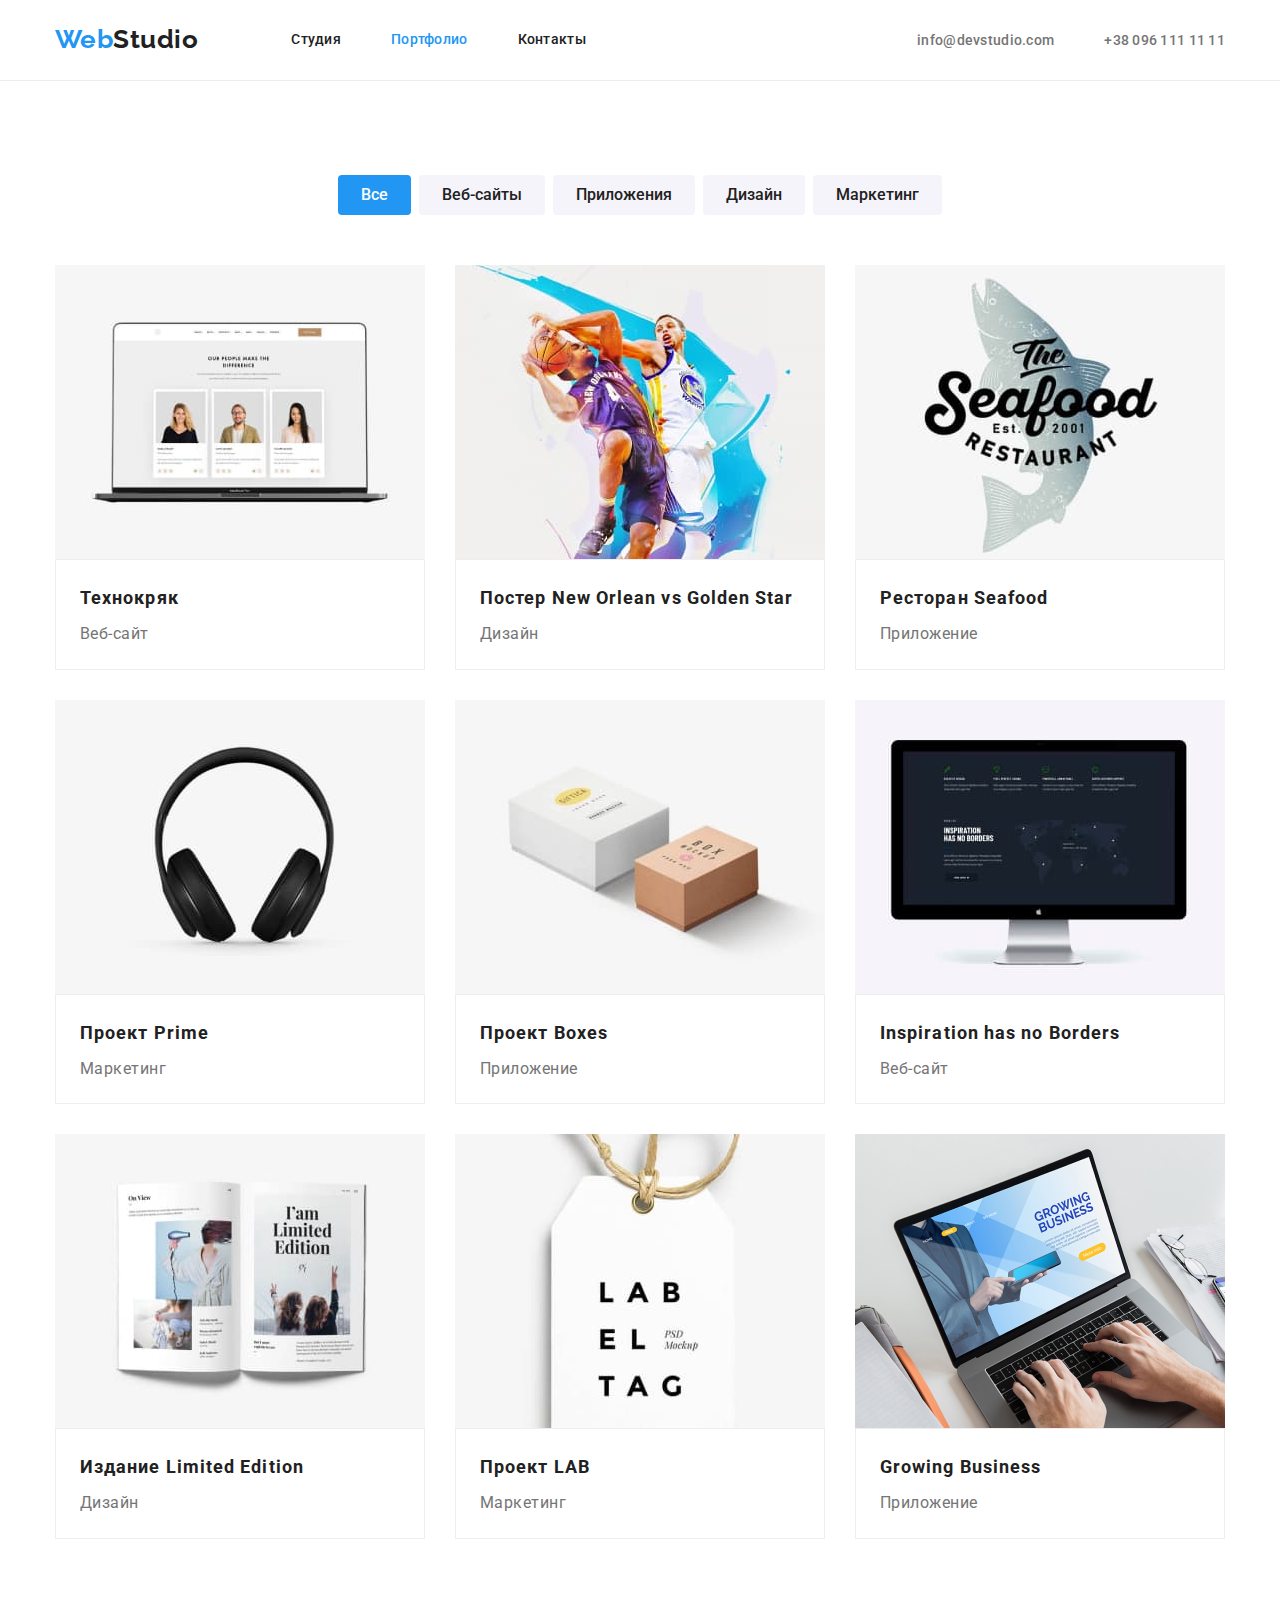
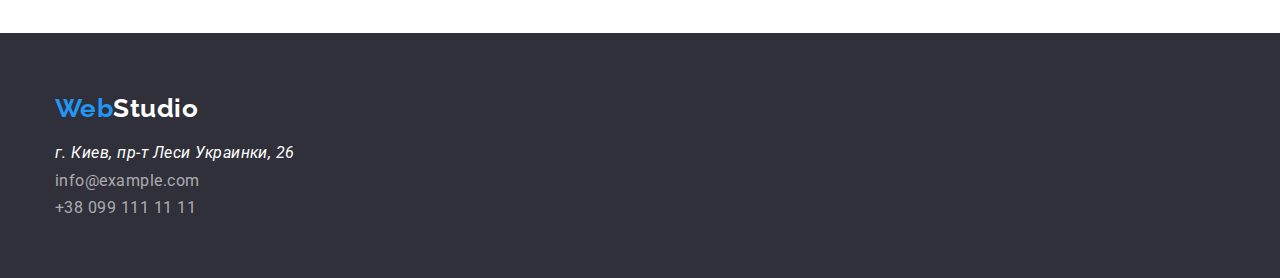
==== portfolio.html @ 47050051 "first commit" ====
<!DOCTYPE html>
<html lang="ru">

<head>
    <meta charset="UTF-8">
    <meta http-equiv="X-UA-Compatible" content="IE=edge">
    <meta name="viewport" content="width=h, initial-scale=1.0">
    <title>Document</title>
    <link href="https://fonts.googleapis.com/css2?family=Raleway:wght@700&family=Roboto:wght@400;500;700;900&display=swap"
        rel="stylesheet">
     <link rel="stylesheet" href="https://cdnjs.cloudflare.com/ajax/libs/modern-normalize/1.0.0/modern-normalize.min.css">
    <link rel="stylesheet" href="./css/styles.css">
</head>

<body>
    <!--Хэдер-->
    <header class="header">
        <div class="container main-nav">
            <nav class="nav">
                <a href="" class="logo">Web<span class="logo-accent">Studio</span> </a>
                <ul class="nav-list">
                    <li class="nav-list-item"><a href="./index.html" class="link">Студия</a></li>
                    <li class="nav-list-item"><a href="" class="link current">Портфолио</a></li>
                    <li class="nav-list-item"><a href="#contacts" class="link">Контакты</a></li>
                </ul>
            </nav>
            <ul class="list-contacts">
                <li class="item-contacts"><a href="mailto:info@devstudio.com" class="header-contacts">info@devstudio.com</a></li>
                <li class="item-contacts"><a href="tel:+380961111111" class="header-contacts"> +38 096 111 11 11 </a></li>
            </ul>
        </div>
    </header>
    <!--Основной блок портфолио-->
    <main>
        <section class="section">
            <div class="container">
                <h1 class="hidden">портфолио</h1>
                <ul class="portfolio-list-button">
                    <li class="portfolio-list-button-item"><button type="button" class="portfolio-button accent-button">Все</button></li>
                    <li class="portfolio-list-button-item"><button type="button" class="portfolio-button">Веб-сайты</button></li>
                    <li class="portfolio-list-button-item"><button type="button" class="portfolio-button">Приложения</button></li>
                    <li class="portfolio-list-button-item"><button type="button" class="portfolio-button">Дизайн</button></li>
                    <li class="portfolio-list-button-item"><button type="button" class="portfolio-button">Маркетинг</button></li>
                </ul>
                <ul class="portfolio-list-img">
                    <li class="portfolio-list-img-item"> <a href=""><img class="img-portfolio" src="images/img-portfolio-01.jpg" alt="фото сотрудников" width="370">
                            <div class="wrapper"><h2 class="portfolio-subtitle">Технокряк</h2>
                            <p class="portfolio-text">Веб-сайт</p></div>
                        </a>
                    </li>
                    <li class="portfolio-list-img-item"> <a href=""><img class="img-portfolio" src="images/img-portfolio-02.jpg" alt="постер с баскетболистами" width="370">
                            <div class="wrapper"><h2 class="portfolio-subtitle">Постер New Orlean vs Golden Star</h2>
                            <p class="portfolio-text">Дизайн</p></div>
                        </a>
                    </li>
                    <li class="portfolio-list-img-item"> <a href=""><img class="img-portfolio" src="images/img-portfolio-03.jpg" alt="логотип ресторана" width="370">
                            <div class="wrapper"><h2 class="portfolio-subtitle">Ресторан Seafood</h2>
                            <p class="portfolio-text">Приложение</p></div>
                        </a>
                    </li>
                    <li class="portfolio-list-img-item"> <a href=""><img class="img-portfolio" src="images/img-portfolio-04.jpg" alt="наушники" width="370">
                            <div class="wrapper"><h2 class="portfolio-subtitle">Проект Prime</h2>
                            <p class="portfolio-text">Маркетинг</p></div>
                        </a>
                    </li>
                    <li class="portfolio-list-img-item"> <a href=""><img class="img-portfolio" src="images/img-portfolio-05.jpg" alt="коробки" width="370">
                           <div class="wrapper"><h2 class="portfolio-subtitle">Проект Boxes</h2>
                        <p class="portfolio-text">Приложение</p></div>
                        </a>
                    </li>
                    <li class="portfolio-list-img-item"> <a href=""><img class="img-portfolio" src="images/img-portfolio-06.jpg" alt="карта на мониторе компьютера" width="370">
                            <div class="wrapper"><h2 class="portfolio-subtitle">Inspiration has no Borders</h2>
                            <p class="portfolio-text">Веб-сайт</p></div>
                        </a>
                    </li>
                    <li class="portfolio-list-img-item"> <a href=""><img class="img-portfolio" src="images/img-portfolio-07.jpg" alt="раскрытая книга" width="370">
                            <div class="wrapper"><h2 class="portfolio-subtitle">Издание Limited Edition</h2>
                            <p class="portfolio-text">Дизайн</p></div>
                        </a>
                    </li>
                    <li class="portfolio-list-img-item"> <a href=""><img class="img-portfolio" src="images/img-portfolio-08.jpg" alt="бирка" width="370">
                           <div class="wrapper"><h2 class="portfolio-subtitle">Проект LAB</h2>
                        <p class="portfolio-text">Маркетинг</p></div>
                        </a>
                    </li>
                    <li class="portfolio-list-img-item"> <a href=""><img class="img-portfolio" src="images/img-portfolio-9.jpg" alt="ноутбук" width="370">
                            <div class="wrapper"><h2 class="portfolio-subtitle">Growing Business</h2>
                            <p class="portfolio-text">Приложение</p></div>
                        </a>
                    </li>
                </ul>
            </div>
        </section>
    
    </main>
    <!--Подвал-->
<footer class="footer" id="contacts">
    <div class="container">
        <a href="" class="logo">Web<span class="logo-accent">Studio</span></a>
        <address>
            <ul>
                <li>
                    <p class="footer-address">г. Киев, пр-т Леси Украинки, 26</p>
                </li>
                <li><a href="mailto:info@example.com" class="footer-contacts">info@example.com</a></li>
                <li><a href="tel:+380991111111" class="footer-contacts">+38 099 111 11 11</a></li>
            </ul>
        </address>
    </div>
</footer>
</body>

</html>
---- css/styles.css ----
:root {
  --primery-text-coloure: #212121;
  --secondary-text-coloure: #757575;
  --accent-coloure: #2196f3;
}
html {
  box-sizing: border-box;
}
*,
*::before,
*::after {
  box-sizing: inherit;
}
body {
  background-color: #ffffff;
  color: var(--secondary-text-coloure);
  font-family: Roboto, sans-serif;
  letter-spacing: 0.03em;
  margin: 0px;
}

/* Утилиты */

.hidden {
  display: none;
}

ul {
  padding-left: 0px;
  margin-top: 0px;
  margin-bottom: 0px;
  list-style-type: none;
}

a {
  text-decoration: none;
}

p {
  margin-top: 0px;
  margin-bottom: 0;
}

h3 {
  margin-top: 0px;
  margin-bottom: 10px;
}

img {
  display: block;
}

/* Контейнер */

.container {
  width: 1200px;
  padding-left: 15px;
  padding-right: 15px;
  margin-right: auto;
  margin-left: auto;
}

/* Хэдер */

.header {
  border-bottom: 1px solid #ececec;
}
.main-nav {
  display: flex;
  align-items: center;
}

.nav {
  display: flex;
}

.nav-list {
  display: flex;
}

.nav-list-item {
  margin-right: 50px;
}
.nav-list-item:last-child {
  margin-right: 0px;
}

.logo {
  display: block;
  padding-top: 24px;
  padding-bottom: 25px;
  margin-right: 93px;

  color: var(--accent-coloure);
  font-family: Raleway;
  font-weight: 700;
  font-size: 26px;
  line-height: 1.2;
}
.logo-accent {
  font-family: Raleway;
  font-weight: 700;
  font-size: 26px;
  line-height: 1.2;
  color: var(--primery-text-coloure);
}
.footer .logo {
  display: inline-block;
  padding-top: 0px;
  padding-bottom: 0px;
  margin-bottom: 20px;
  margin-right: 0px;
}
.nav .link {
  display: block;
  padding-top: 32px;
  padding-bottom: 32px;

  color: var(--primery-text-coloure);
  font-weight: 500;
  font-size: 14px;
  line-height: 1.1;
  letter-spacing: 0.02em;
}
.nav .link:hover,
.nav .link:focus,
.nav .link:active {
  color: var(--accent-coloure);
}
.link.current {
  color: var(--accent-coloure);
}
.list-contacts {
  display: flex;
  margin-left: auto;
}
.item-contacts + .item-contacts {
  margin-left: 50px;
}
.header-contacts {
  color: var(--secondary-text-coloure);
  font-weight: 500;
  font-size: 14px;
  line-height: 1.1;
  letter-spacing: 0.02em;
}
.header-contacts:hover,
.header-contacts:focus {
  color: var(--accent-coloure);
}

/* Основной блок студии */
.hero {
  text-align: center;
  background-color: #2f303a;
}
.hero .container {
  padding-top: 200px;
  padding-bottom: 200px;
}
.hero-title {
  margin-bottom: 30px;
  margin-top: 0px;
  margin-left: auto;
  margin-right: auto;

  font-weight: 900;
  font-size: 44px;
  line-height: 1.4;
  letter-spacing: 0.06em;
  text-transform: uppercase;
  color: #ffffff;

  width: 696px;
  height: 120px;
}
.hero-button {
  font-weight: 700;
  font-size: 16px;
  line-height: 1.9;
  letter-spacing: 0.06em;
  color: #ffffff;
  background-color: var(--accent-coloure);
  cursor: pointer;
  border-radius: 4px;
  padding: 10px 32px;
  display: inline-block;
  min-width: 200px;
  text-align: center;
}
.section {
  padding-top: 94px;
  padding-bottom: 94px;
}

.studio-section-title {
  font-weight: 700;
  font-size: 36px;
  line-height: 1.2;
  text-align: center;
  color: var(--primery-text-coloure);
}

/* Особенности */
.list-features {
  display: flex;
}
.list-features-item + .list-features-item {
  margin-left: 30px;
}
.features .subtitle {
  font-weight: 700;
  font-size: 14px;
  line-height: 1.1;
  text-transform: uppercase;
  color: var(--primery-text-coloure);
}
.features .text {
  font-size: 14px;
  line-height: 1.7x;
}
.studio-section-title {
  margin-bottom: 50px;
  margin-top: 0px;
}

/* Чем мы занимаемся */

.section.doing {
  padding-top: 0px;
}
.list-doing {
  display: flex;
  justify-content: space-between;
}

/* Наша команда */

.team .subtitle {
  font-weight: 500;
  font-size: 16px;
  line-height: 1.2;
  color: var(--primery-text-coloure);
}
.team .text {
  font-size: 16px;
  line-height: 1.2;
}
.team {
  background-color: #f5f4fa;
}
.img-team {
  margin-top: 0px;
}
.team .text {
  margin-top: 0px;
}
.team .list-team {
  display: flex;
  justify-content: space-between;
}
.wrapper-team {
  padding-top: 30px;
  padding-bottom: 30px;
  text-align: center;
  background-color: #ffffff;

  box-shadow: 0px 1px 3px rgba(0, 0, 0, 0.12), 0px 1px 1px rgba(0, 0, 0, 0.14),
    0px 2px 1px rgba(0, 0, 0, 0.2);
  border-radius: 0px 0px 4px 4px;
}

/* Основной блок портфолио */
.portfolio-list-button {
  display: flex;
  justify-content: center;
  margin-bottom: 50px;
}
.portfolio-list-button-item + .portfolio-list-button-item {
  margin-left: 8px;
}
.portfolio-button.accent-button {
  color: #ffffff;
  background-color: var(--accent-coloure);
}
.portfolio-button {
  display: inline-block;
  padding-top: 6px;
  padding-bottom: 6px;
  padding-right: 22px;
  padding-left: 22px;

  color: var(--primery-text-coloure);
  background-color: #f5f4fa;
  font-weight: 500;
  font-size: 16px;
  line-height: 1.6;
  text-align: center;
  cursor: pointer;
  border-radius: 4px;
  border: 1px solid transparent;
}
.portfolio-button:focus,
.portfolio-button:hover {
  color: #ffffff;
  background-color: var(--accent-coloure);
}

.portfolio-list-img {
  display: flex;
  flex-wrap: wrap;
}
.portfolio-list-img-item {
  margin-right: 30px;
  margin-bottom: 30px;
}
.portfolio-list-img-item:nth-child(3n) {
  margin-right: 0px;
}
.portfolio-list-img-item:nth-last-child(-n + 3) {
  margin-bottom: 0px;
}

/* .img-portfolio {
  margin-bottom: 20px;
} */

.wrapper {
  padding-top: 20px;
  padding-bottom: 20px;
  padding-left: 24px;
  padding-right: 24px;
  border: 1px solid #eeeeee;
}

.portfolio-subtitle {
  margin-bottom: 4px;
  margin-top: 0px;

  font-weight: 700;
  font-size: 18px;
  line-height: 2;
  letter-spacing: 0.06em;
  color: var(--primery-text-coloure);
}

.portfolio-text {
  font-size: 16px;
  line-height: 1.8;
  color: var(--secondary-text-coloure);
}

/* футер */
.footer {
  background-color: #2f303a;
}
.footer .container {
  padding-top: 60px;
  padding-bottom: 60px;
}
.footer-contacts {
  color: rgba(255, 255, 255, 0.6);
  font-style: normal;

  display: inline-block;
  margin-top: 9px;
}
.footer-contacts:hover,
.footer-contacts:focus,
.footer-address:hover,
.footer-caddress:focus {
  color: var(--accent-coloure);
}
.footer-address {
  color: #ffffff;
}
.footer .logo-accent {
  color: #ffffff;
}
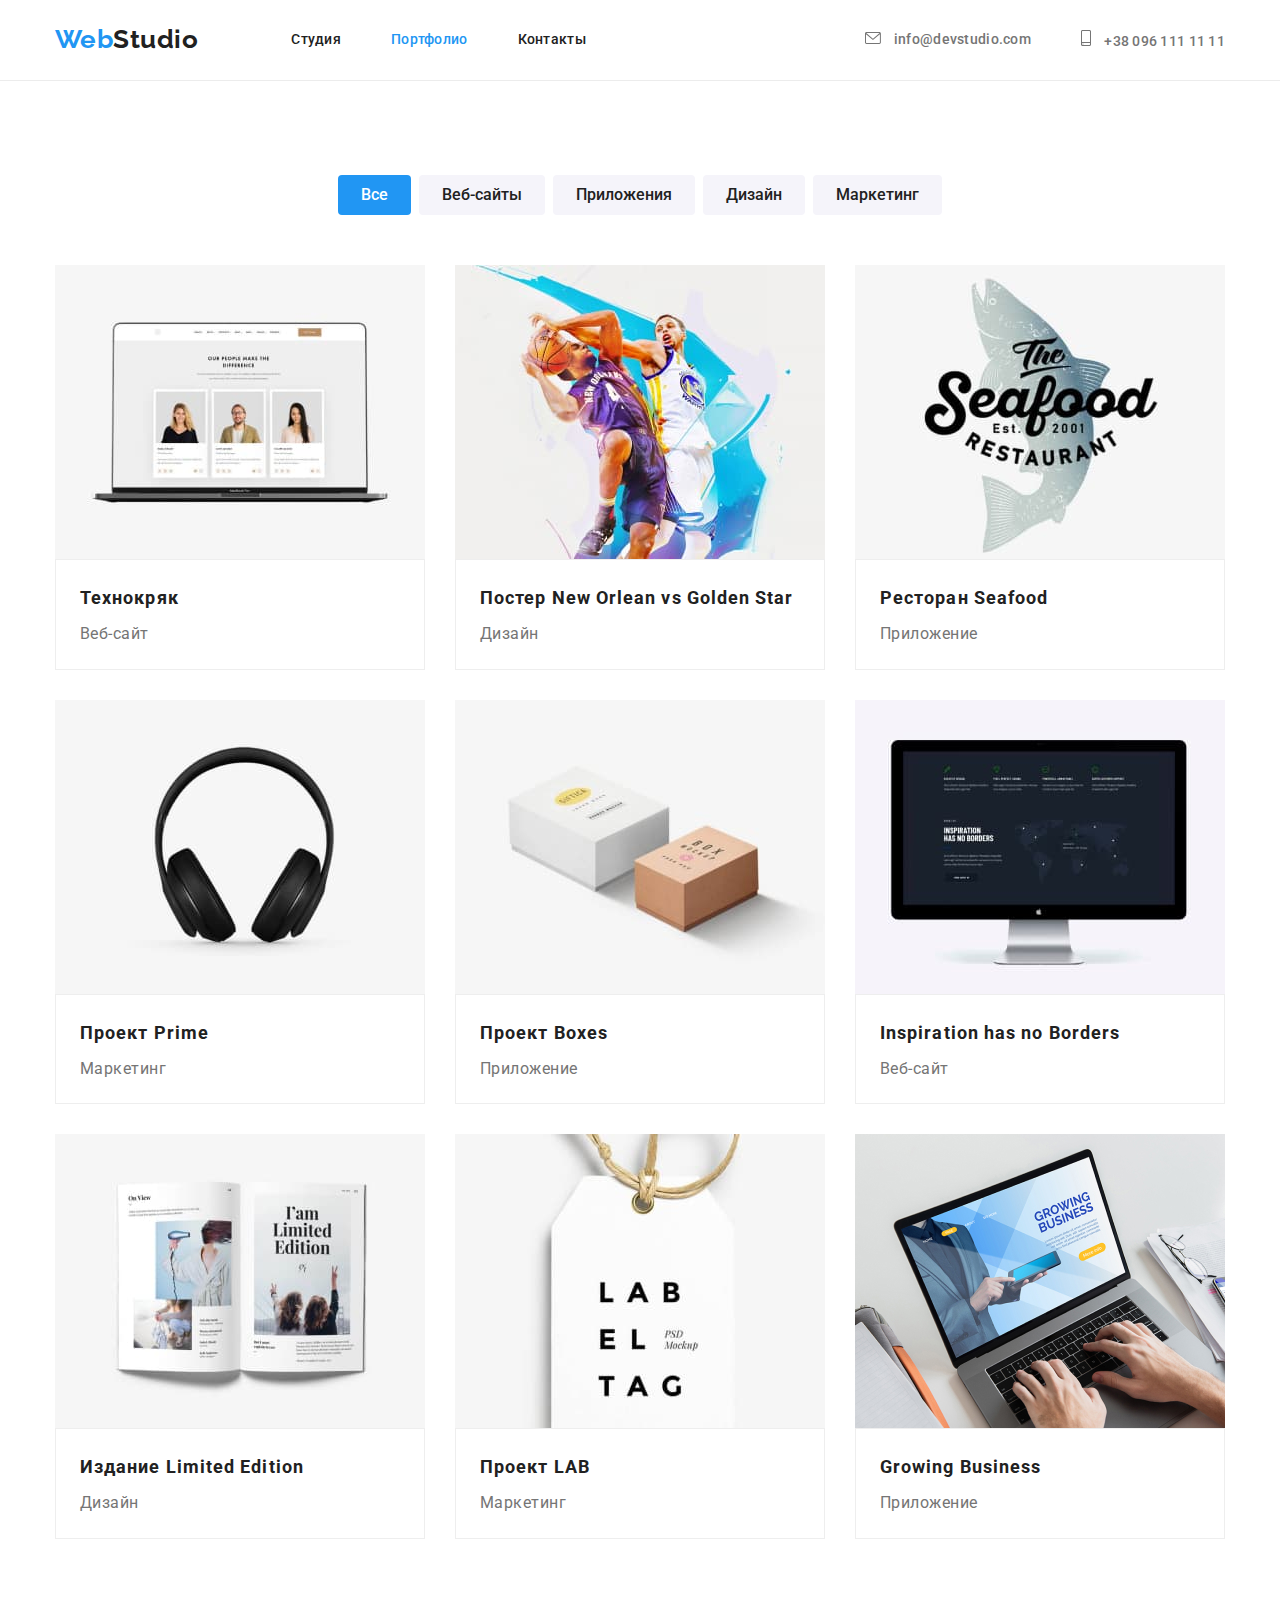
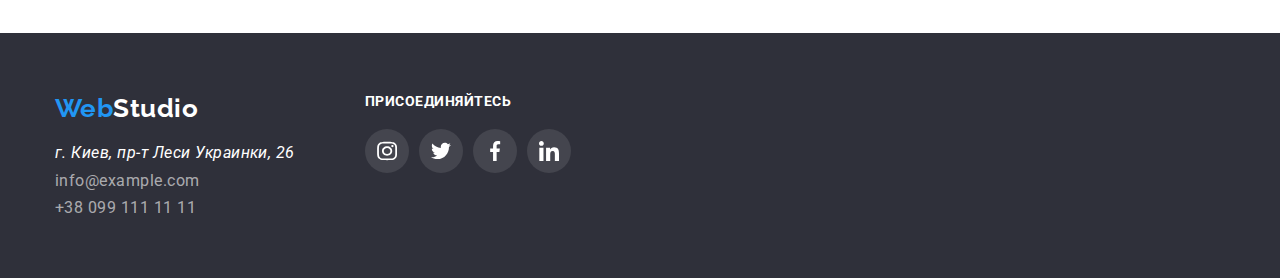
==== commit 2da1c014: "позиционирование футера" ====
--- a/portfolio.html
+++ b/portfolio.html
@@ -25,8 +25,16 @@
                 </ul>
             </nav>
             <ul class="list-contacts">
-                <li class="item-contacts"><a href="mailto:info@devstudio.com" class="header-contacts">info@devstudio.com</a></li>
-                <li class="item-contacts"><a href="tel:+380961111111" class="header-contacts"> +38 096 111 11 11 </a></li>
+                <li class="item-contacts"><a href="mailto:info@devstudio.com" class="header-contacts">
+                        <svg class="header-icon" width="16" height="12">
+                            <use href="./images/icons/symbol-defs.svg#icon-envelope-opt"></use>
+                        </svg> info@devstudio.com</a>
+                </li>
+                <li class="item-contacts"><a href="tel:+380961111111" class="header-contacts">
+                        <svg class="header-icon" width="10" height="16">
+                            <use href="./images/icons/symbol-defs.svg#icon-smartphone-opt"></use>
+                        </svg> +38 096 111 11 11 </a>
+                </li>
             </ul>
         </div>
     </header>
@@ -96,18 +104,46 @@
     <!--Подвал-->
 <footer class="footer" id="contacts">
     <div class="container">
-        <a href="" class="logo">Web<span class="logo-accent">Studio</span></a>
-        <address>
-            <ul>
-                <li>
-                    <p class="footer-address">г. Киев, пр-т Леси Украинки, 26</p>
+        <div>
+            <a href="" class="logo">Web<span class="logo-accent">Studio</span></a>
+            <address>
+                <ul>
+                    <li>
+                        <p class="footer-address">г. Киев, пр-т Леси Украинки, 26</p>
+                    </li>
+                    <li><a href="mailto:info@example.com" class="footer-contacts">info@example.com</a></li>
+                    <li><a href="tel:+380991111111" class="footer-contacts">+38 099 111 11 11</a></li>
+                </ul>
+            </address>
+        </div>
+        <div class="footer-links">
+            <p class="text">присоединяйтесь</p>
+            <ul class="footer-social-list">
+                <li class="footer-social-item">
+                    <a class="footer-social-border" href=""> <svg class="footer-social-icon" width="20" height="20">
+                            <use href="./images/icons/symbol-defs.svg#icon-instagram-opt"></use>
+                        </svg> </a>
                 </li>
-                <li><a href="mailto:info@example.com" class="footer-contacts">info@example.com</a></li>
-                <li><a href="tel:+380991111111" class="footer-contacts">+38 099 111 11 11</a></li>
+                <li class="footer-social-item">
+                    <a class="footer-social-border" href=""> <svg class="footer-social-icon" width="20" height="20">
+                            <use href="./images/icons/symbol-defs.svg#icon-twitter-opt"></use>
+                        </svg> </a>
+                </li>
+                <li class="footer-social-item">
+                    <a class="footer-social-border" href=""> <svg class="footer-social-icon" width="20" height="20">
+                            <use href="./images/icons/symbol-defs.svg#icon-facebook-opt"></use>
+                        </svg> </a>
+                </li>
+                <li class="footer-social-item">
+                    <a class="footer-social-border" href=""> <svg class="footer-social-icon" width="20" height="20">
+                            <use href="./images/icons/symbol-defs.svg#icon-linkedin-opt"></use>
+                        </svg> </a>
+                </li>
             </ul>
-        </address>
+        </div>
     </div>
 </footer>
 </body>
+</body>
 
 </html>--- a/css/styles.css
+++ b/css/styles.css
@@ -137,6 +137,7 @@
 .item-contacts + .item-contacts {
   margin-left: 50px;
 }
+
 .header-contacts {
   color: var(--secondary-text-coloure);
   font-weight: 500;
@@ -148,16 +149,41 @@
 .header-contacts:focus {
   color: var(--accent-coloure);
 }
+.header-icon {
+  fill: #757575;
+  margin-right: 10px;
+}
+.header-icon:focus,
+.header-icon:hover {
+  fill: var(--accent-coloure);
+}
 
 /* Основной блок студии */
-.hero {
-  text-align: center;
-  background-color: #2f303a;
-}
-.hero .container {
+
+.overlay {
+  max-width: 1600px;
+  height: 600px;
+  margin-left: auto;
+  margin-right: auto;
+  background: #c4c4c4;
+  background-image: linear-gradient(
+      to right,
+      rgba(47, 48, 58, 0.4),
+      rgba(47, 48, 58, 0.4)
+    ),
+    url("../images/img-hero-optimiz.jpg");
+  background-repeat: no-repeat;
+  background-position: center;
+  background-size: cover;
+
   padding-top: 200px;
   padding-bottom: 200px;
 }
+
+.hero {
+  text-align: center;
+}
+
 .hero-title {
   margin-bottom: 30px;
   margin-top: 0px;
@@ -187,6 +213,11 @@
   display: inline-block;
   min-width: 200px;
   text-align: center;
+  border-color: transparent;
+}
+.hero-button:focus,
+.hero-button:focus {
+  background-color: #188ce8;
 }
 .section {
   padding-top: 94px;
@@ -208,6 +239,18 @@
 .list-features-item + .list-features-item {
   margin-left: 30px;
 }
+.icon-background {
+  display: block;
+
+  margin-bottom: 30px;
+  background-color: #f5f4fa;
+  width: 270px;
+  height: 120px;
+  text-align: center;
+  padding-top: 25px;
+  padding-bottom: 25px;
+}
+
 .features .subtitle {
   font-weight: 700;
   font-size: 14px;
@@ -268,6 +311,70 @@
   box-shadow: 0px 1px 3px rgba(0, 0, 0, 0.12), 0px 1px 1px rgba(0, 0, 0, 0.14),
     0px 2px 1px rgba(0, 0, 0, 0.2);
   border-radius: 0px 0px 4px 4px;
+}
+.team-list-social-media {
+  display: flex;
+  margin-top: 16px;
+  justify-content: center;
+}
+.team-item-social-media + .team-item-social-media {
+  margin-left: 10px;
+}
+
+.wrapper-social-link {
+  display: block;
+  width: 44px;
+  height: 44px;
+  border: none;
+  border-radius: 50%;
+  padding: 12px;
+}
+.wrapper-social-link:hover,
+.wrapper-social-link:focus {
+  background-color: var(--accent-coloure);
+}
+
+.team-symbol-link {
+  fill: #afb1b8;
+}
+.team-symbol-link:hover,
+.team-symbol-link:focus {
+  fill: #ffffff;
+}
+
+/* Блок Наши клиенты */
+
+.title-clients {
+  margin-bottom: 50px;
+
+  font-weight: 700;
+  font-size: 36px;
+  line-height: 42px;
+  text-align: center;
+  color: #212121;
+}
+.list-clients {
+  display: flex;
+  justify-content: space-between;
+}
+
+.clients-icon {
+  fill: #afb1b8;
+}
+.clients-border {
+  display: block;
+  border: 1px solid #afb1b8;
+  width: 170px;
+  height: 92px;
+  padding: 16px 32px;
+}
+.clients-border:focus,
+.clients-border:hover {
+  border-color: var(--accent-coloure);
+}
+.clients-icon:focus,
+.clients-icon:hover {
+  fill: var(--accent-coloure);
 }
 
 /* Основной блок портфолио */
@@ -321,10 +428,6 @@
   margin-bottom: 0px;
 }
 
-/* .img-portfolio {
-  margin-bottom: 20px;
-} */
-
 .wrapper {
   padding-top: 20px;
   padding-bottom: 20px;
@@ -351,13 +454,16 @@
 }
 
 /* футер */
+
 .footer {
   background-color: #2f303a;
 }
 .footer .container {
   padding-top: 60px;
   padding-bottom: 60px;
-}
+  display: flex;
+}
+
 .footer-contacts {
   color: rgba(255, 255, 255, 0.6);
   font-style: normal;
@@ -377,3 +483,39 @@
 .footer .logo-accent {
   color: #ffffff;
 }
+
+.footer-links {
+  margin-left: 70px;
+}
+.footer-social-list {
+  display: flex;
+  margin-top: 20px;
+}
+.footer-social-border {
+  display: block;
+  padding: 12px;
+  border: 0px;
+  border-radius: 50%;
+  width: 44px;
+  height: 44px;
+  background-color: #44454e;
+}
+.footer-social-border:hover,
+.footer-social-border:focus {
+  background-color: var(--accent-coloure);
+}
+
+.footer-social-icon {
+  fill: #ffffff;
+}
+.footer-social-item + .footer-social-item {
+  margin-left: 10px;
+}
+.footer-links > .text {
+  font-weight: 700;
+  font-size: 14px;
+  line-height: 16px;
+  text-transform: uppercase;
+
+  color: #ffffff;
+}
